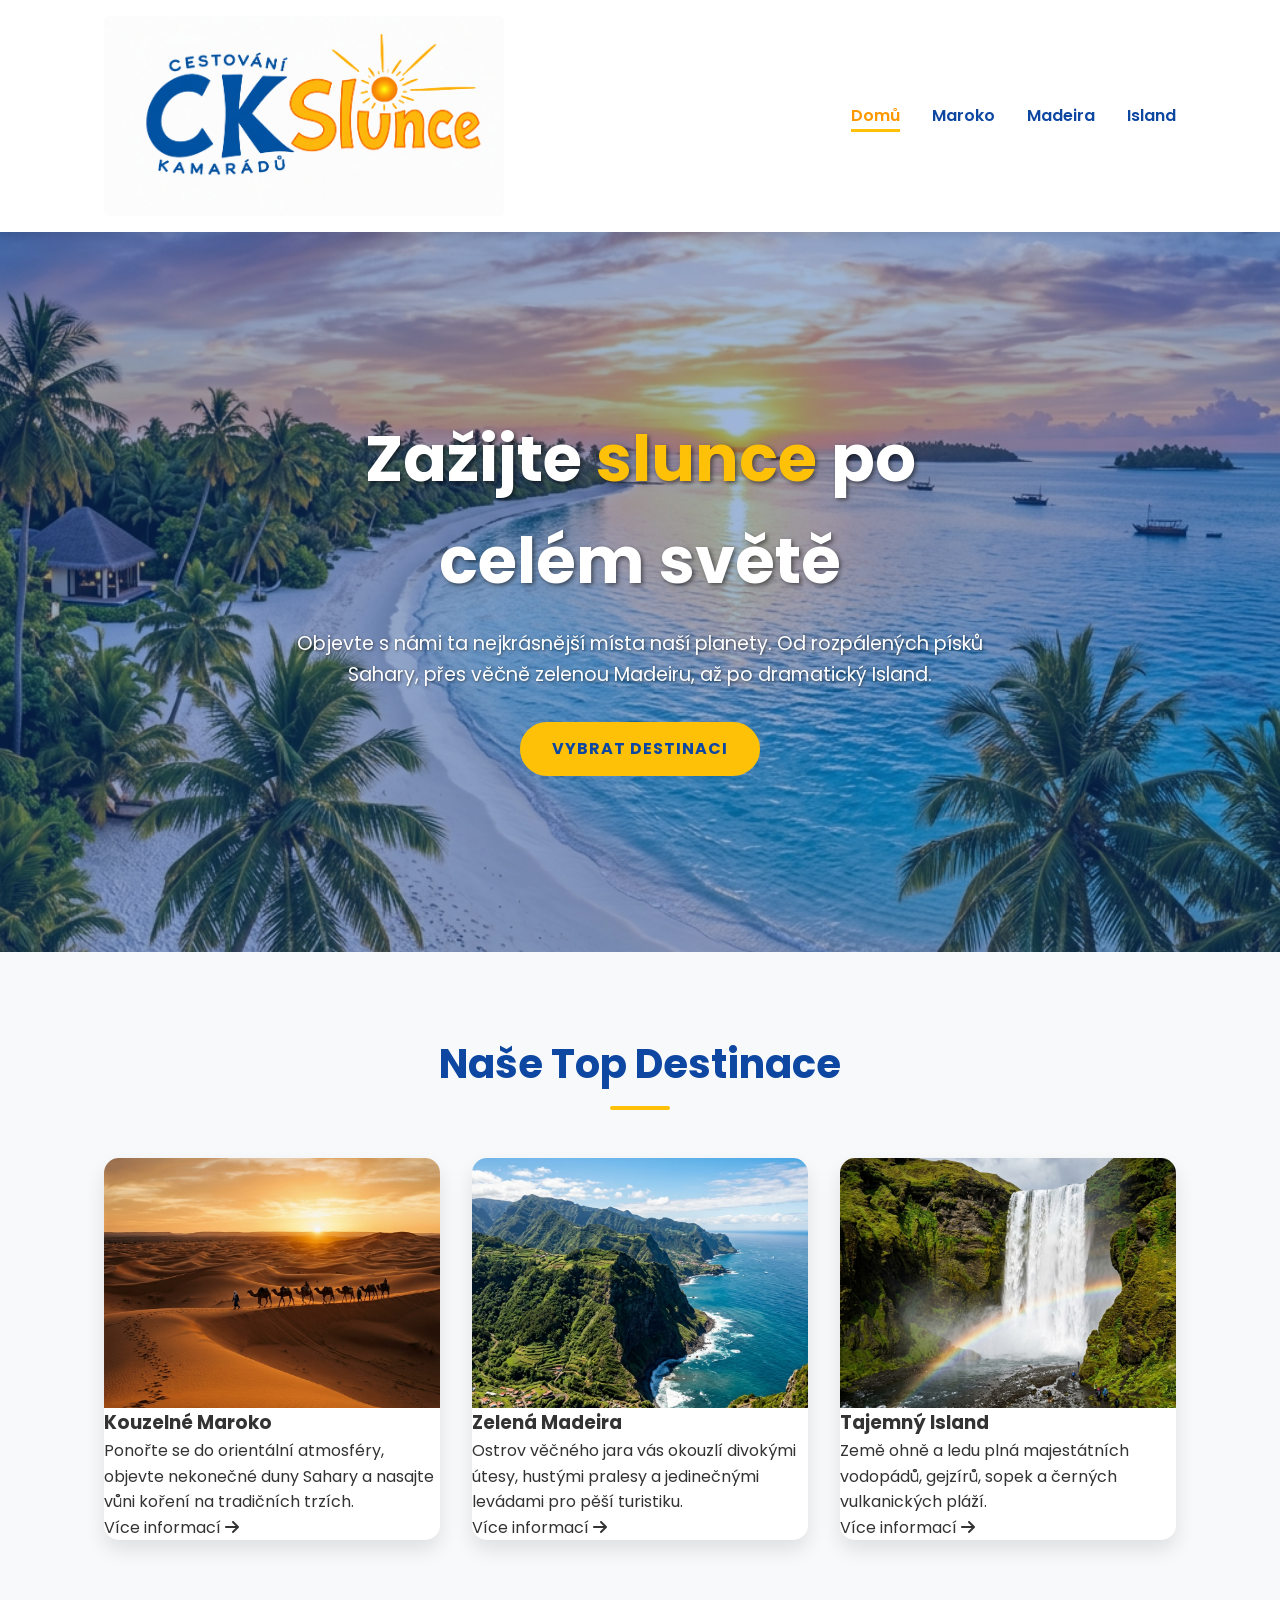
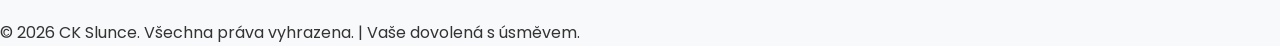
==== index.html @ 5320ff78 "first commit" ====
<!DOCTYPE html>
<html lang="cs">

<head>
    <meta charset="UTF-8">
    <meta name="viewport" content="width=device-width, initial-scale=1.0">
    <title>CK Slunce | Vaše vysněná dovolená</title>
    <meta name="description"
        content="Cestovní kancelář CK Slunce - nabízíme nezapomenutelné zájezdy do destinací jako Maroko, Madeira a Island.">
    <link rel="stylesheet" href="css/style.css">
    <link href="https://cdnjs.cloudflare.com/ajax/libs/font-awesome/6.0.0/css/all.min.css" rel="stylesheet">
</head>

<body>

    <header>
        <nav>
            <div class="logo">
                <img src="images/logooo.png" alt="CK Slunce Logo" style="height: 200px; border-radius: 5px;">
            </div>
            <ul class="nav-links">
                <li><a href="index.html" class="active">Domů</a></li>
                <li><a href="maroko.html">Maroko</a></li>
                <li><a href="madeira.html">Madeira</a></li>
                <li><a href="island.html">Island</a></li>
            </ul>
        </nav>
    </header>

    <section class="hero" style="background-image: url('images/hero_home.jpg');">
        <div class="hero-content">
            <h1>Zažijte <span>slunce</span> po celém světě</h1>
            <p>Objevte s námi ta nejkrásnější místa naší planety. Od rozpálených písků Sahary, přes věčně zelenou
                Madeiru, až po dramatický Island.</p>
            <a href="#destinace" class="btn">Vybrat destinaci</a>
        </div>
    </section>

    <section id="destinace" class="destinations">
        <h2 class="section-title">Naše Top Destinace</h2>
        <div class="grid">

            <a href="maroko.html" class="card">
                <div class="card-img">
                    <img src="images/maroko_1.jpg" alt="Maroko zájezd">
                </div>
                <div class="card-content">
                    <h3>Kouzelné Maroko</h3>
                    <p>Ponořte se do orientální atmosféry, objevte nekonečné duny Sahary a nasajte vůni koření na
                        tradičních trzích.</p>
                    <span class="card-btn">Více informací <i class="fas fa-arrow-right"></i></span>
                </div>
            </a>

            <a href="madeira.html" class="card">
                <div class="card-img">
                    <img src="images/madeira_1.jpg" alt="Madeira zájezd">
                </div>
                <div class="card-content">
                    <h3>Zelená Madeira</h3>
                    <p>Ostrov věčného jara vás okouzlí divokými útesy, hustými pralesy a jedinečnými levádami pro pěší
                        turistiku.</p>
                    <span class="card-btn">Více informací <i class="fas fa-arrow-right"></i></span>
                </div>
            </a>

            <a href="island.html" class="card">
                <div class="card-img">
                    <img src="images/island_1.jpg" alt="Island zájezd">
                </div>
                <div class="card-content">
                    <h3>Tajemný Island</h3>
                    <p>Země ohně a ledu plná majestátních vodopádů, gejzírů, sopek a černých vulkanických pláží.</p>
                    <span class="card-btn">Více informací <i class="fas fa-arrow-right"></i></span>
                </div>
            </a>

        </div>
    </section>

    <footer>
        <p>&copy; 2026 CK Slunce. Všechna práva vyhrazena. | Vaše dovolená s úsměvem.</p>
    </footer>

</body>

</html>
---- css/style.css ----
@import url('https://fonts.googleapis.com/css2?family=Poppins:wght@300;400;600;700&display=swap');

:root {
    --primary-color: #FFC107;
    /* Slunečná žlutá */
    --primary-dark: #FF9800;
    /* Tmavší žlutá/oranžová */
    --secondary-color: #0D47A1;
    /* Tmavě modrá */
    --secondary-light: #1976D2;
    /* Světlejší modrá */
    --text-color: #333333;
    --text-light: #777777;
    --bg-color: #F8F9FA;
    --white: #FFFFFF;
    --transition: all 0.3s ease;
    --shadow: 0 10px 20px rgba(0, 0, 0, 0.1);
}

* {
    margin: 0;
    padding: 0;
    box-sizing: border-box;
}

body {
    font-family: 'Poppins', sans-serif;
    color: var(--text-color);
    background-color: var(--bg-color);
    line-height: 1.6;
}

a {
    text-decoration: none;
    color: inherit;
}

/* Header & Navigation */
header {
    background-color: var(--white);
    box-shadow: 0 2px 10px rgba(0, 0, 0, 0.1);
    position: sticky;
    top: 0;
    z-index: 1000;
}

nav {
    display: flex;
    justify-content: space-between;
    align-items: center;
    padding: 1rem 5%;
    max-width: 1200px;
    margin: 0 auto;
}

.logo {
    font-size: 1.8rem;
    font-weight: 700;
    color: var(--secondary-color);
    display: flex;
    align-items: center;
    gap: 10px;
}

.logo span {
    color: var(--primary-color);
}

.nav-links {
    list-style: none;
    display: flex;
    gap: 2rem;
}

.nav-links a {
    font-weight: 600;
    color: var(--secondary-color);
    transition: var(--transition);
    position: relative;
    padding-bottom: 5px;
}

.nav-links a::after {
    content: '';
    position: absolute;
    width: 0;
    height: 3px;
    background-color: var(--primary-color);
    bottom: 0;
    left: 0;
    transition: var(--transition);
}

.nav-links a:hover::after,
.nav-links a.active::after {
    width: 100%;
}

.nav-links a:hover,
.nav-links a.active {
    color: var(--primary-dark);
}

/* Hero Section */
.hero {
    height: 80vh;
    background-size: cover;
    background-position: center;
    position: relative;
    display: flex;
    align-items: center;
    justify-content: center;
    text-align: center;
    color: var(--white);
}

.hero::before {
    content: '';
    position: absolute;
    top: 0;
    left: 0;
    width: 100%;
    height: 100%;
    background: rgba(13, 71, 161, 0.4);
}

.hero-content {
    position: relative;
    z-index: 1;
    max-width: 800px;
    padding: 2rem;
}

.hero h1 {
    font-size: 4rem;
    font-weight: 700;
    margin-bottom: 1rem;
    text-shadow: 2px 2px 4px rgba(0, 0, 0, 0.5);
}

.hero h1 span {
    color: var(--primary-color);
}

.hero p {
    font-size: 1.2rem;
    margin-bottom: 2rem;
    text-shadow: 1px 1px 3px rgba(0, 0, 0, 0.5);
}

.btn {
    display: inline-block;
    padding: 12px 30px;
    background-color: var(--primary-color);
    color: var(--secondary-color);
    border-radius: 30px;
    font-weight: 700;
    text-transform: uppercase;
    letter-spacing: 1px;
    transition: var(--transition);
    border: 2px solid var(--primary-color);
}

.btn:hover {
    background-color: transparent;
    color: var(--primary-color);
}

/* Destinations Grid (Home) */
.destinations {
    padding: 5rem 5%;
    max-width: 1200px;
    margin: 0 auto;
}

.section-title {
    text-align: center;
    font-size: 2.5rem;
    color: var(--secondary-color);
    margin-bottom: 3rem;
    position: relative;
}

.section-title::after {
    content: '';
    display: block;
    width: 60px;
    height: 4px;
    background-color: var(--primary-color);
    margin: 10px auto 0;
    border-radius: 2px;
}

.grid {
    display: grid;
    grid-template-columns: repeat(auto-fit, minmax(300px, 1fr));
    gap: 2rem;
}

.card {
    background: var(--white);
    border-radius: 15px;
    overflow: hidden;
    box-shadow: var(--shadow);
    transition: var(--transition);
    cursor: pointer;
}

.card:hover {
    transform: translateY(-10px);
    box-shadow: 0 15px 30px rgba(0, 0, 0, 0.2);
}

.card-img {
    height: 250px;
    overflow: hidden;
}

.card-img img {
    width: 100%;
    height: 100%;
    object-fit: cover;
    transition: transform 0.5s ease;
}

.card:hover .card-img img {
    transform: scale(1.1;
    }

    .card-content {
        padding: 1.5rem;
        text-align: center;
    }

    .card-content h3 {
        font-size: 1.5rem;
        color: var(--secondary-color);
        margin-bottom: 10px;
    }

    .card-content p {
        color: var(--text-light);
        margin-bottom: 15px;
    }

    .card-btn {
        display: inline-block;
        color: var(--secondary-light);
        font-weight: 600;
        transition: var(--transition);
    }

    .card-btn:hover {
        color: var(--primary-dark);
    }

    /* Destination Pages Specific */
    .dest-page {
        padding: 4rem 5%;
        max-width: 1200px;
        margin: 0 auto;
    }

    .dest-header {
        text-align: center;
        margin-bottom: 3rem;
    }

    .dest-header h1 {
        font-size: 3rem;
        color: var(--secondary-color);
        margin-bottom: 1rem;
    }

    .dest-desc {
        font-size: 1.1rem;
        color: var(--text-color);
        max-width: 800px;
        margin: 0 auto 3rem;
        text-align: center;
    }

    .gallery {
        display: grid;
        grid-template-columns: repeat(auto-fit, minmax(400px, 1fr));
        gap: 2rem;
    }

    .gallery img {
        width: 100%;
        height: 400px;
        object-fit: cover;
        border-radius: 15px;
        box-shadow: var(--shadow);
        transition: var(--transition);
    }

    .gallery img:hover {
        transform: scale(1.02);
    }

    /* Footer */
    footer {
        background-color: var(--secondary-color);
        color: var(--white);
        text-align: center;
        padding: 2rem 5%;
        margin-top: 4rem;
    }

    footer p {
        opacity: 0.8;
    }

    /* Responsive */
    @media (max-width: 768px) {
        .nav-links {
            display: none;
            /* Pro jednoduchost skryjeme na malých mobilech, nebo by se dělalo hamburger menu */
        }

        .hero h1 {
            font-size: 2.5rem;
        }

        .gallery {
            grid-template-columns: 1fr;
        }
    }
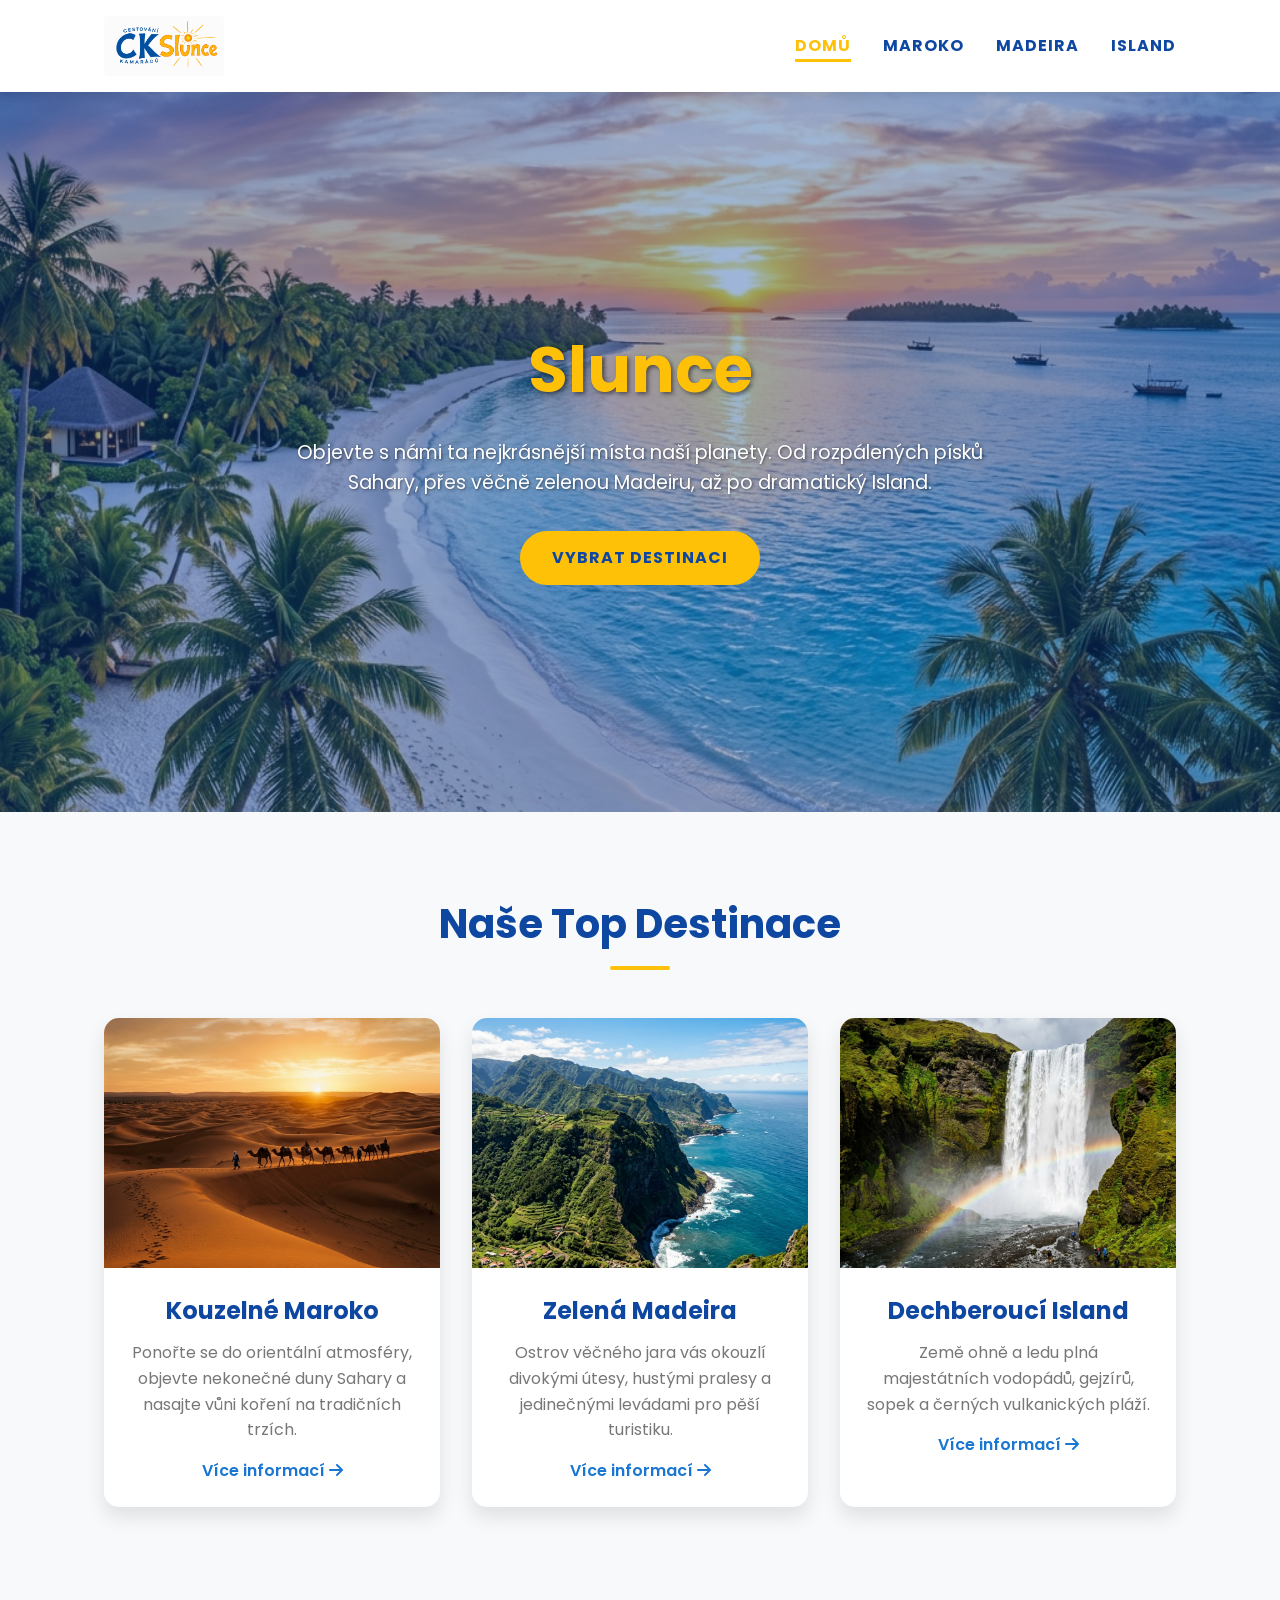
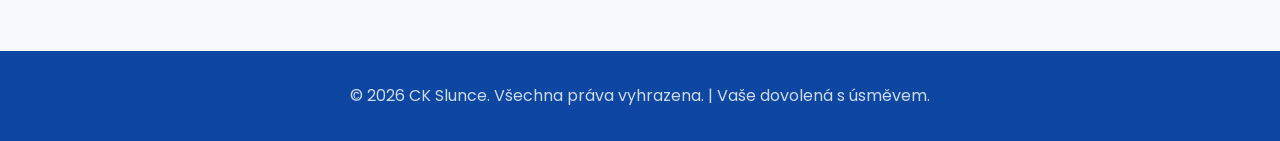
==== commit 8fc5035e: "zmena nadpisu" ====
--- a/index.html
+++ b/index.html
@@ -16,7 +16,7 @@
     <header>
         <nav>
             <div class="logo">
-                <img src="images/logooo.png" alt="CK Slunce Logo" style="height: 200px; border-radius: 5px;">
+                <img src="images/logo.png" alt="CK Slunce Logo" style="height: 60px; border-radius: 5px;">
             </div>
             <ul class="nav-links">
                 <li><a href="index.html" class="active">Domů</a></li>
@@ -29,7 +29,7 @@
 
     <section class="hero" style="background-image: url('images/hero_home.jpg');">
         <div class="hero-content">
-            <h1>Zažijte <span>slunce</span> po celém světě</h1>
+            <h1><span>Slunce</span></h1>
             <p>Objevte s námi ta nejkrásnější místa naší planety. Od rozpálených písků Sahary, přes věčně zelenou
                 Madeiru, až po dramatický Island.</p>
             <a href="#destinace" class="btn">Vybrat destinaci</a>
@@ -69,7 +69,7 @@
                     <img src="images/island_1.jpg" alt="Island zájezd">
                 </div>
                 <div class="card-content">
-                    <h3>Tajemný Island</h3>
+                    <h3>Dechberoucí Island</h3>
                     <p>Země ohně a ledu plná majestátních vodopádů, gejzírů, sopek a černých vulkanických pláží.</p>
                     <span class="card-btn">Více informací <i class="fas fa-arrow-right"></i></span>
                 </div>
--- a/css/style.css
+++ b/css/style.css
@@ -73,7 +73,10 @@
 }
 
 .nav-links a {
-    font-weight: 600;
+    font-size: 1rem;
+    font-weight: 700;
+    text-transform: uppercase;
+    letter-spacing: 1px;
     color: var(--secondary-color);
     transition: var(--transition);
     position: relative;
@@ -98,7 +101,7 @@
 
 .nav-links a:hover,
 .nav-links a.active {
-    color: var(--primary-dark);
+    color: var(--primary-color);
 }
 
 /* Hero Section */
@@ -224,93 +227,93 @@
 }
 
 .card:hover .card-img img {
-    transform: scale(1.1;
-    }
-
-    .card-content {
-        padding: 1.5rem;
-        text-align: center;
-    }
-
-    .card-content h3 {
-        font-size: 1.5rem;
-        color: var(--secondary-color);
-        margin-bottom: 10px;
-    }
-
-    .card-content p {
-        color: var(--text-light);
-        margin-bottom: 15px;
-    }
-
-    .card-btn {
-        display: inline-block;
-        color: var(--secondary-light);
-        font-weight: 600;
-        transition: var(--transition);
-    }
-
-    .card-btn:hover {
-        color: var(--primary-dark);
-    }
-
-    /* Destination Pages Specific */
-    .dest-page {
-        padding: 4rem 5%;
-        max-width: 1200px;
-        margin: 0 auto;
-    }
-
-    .dest-header {
-        text-align: center;
-        margin-bottom: 3rem;
-    }
-
-    .dest-header h1 {
-        font-size: 3rem;
-        color: var(--secondary-color);
-        margin-bottom: 1rem;
-    }
-
-    .dest-desc {
-        font-size: 1.1rem;
-        color: var(--text-color);
-        max-width: 800px;
-        margin: 0 auto 3rem;
-        text-align: center;
-    }
-
-    .gallery {
-        display: grid;
-        grid-template-columns: repeat(auto-fit, minmax(400px, 1fr));
-        gap: 2rem;
-    }
-
-    .gallery img {
-        width: 100%;
-        height: 400px;
-        object-fit: cover;
-        border-radius: 15px;
-        box-shadow: var(--shadow);
-        transition: var(--transition);
-    }
-
-    .gallery img:hover {
-        transform: scale(1.02);
-    }
-
-    /* Footer */
-    footer {
-        background-color: var(--secondary-color);
-        color: var(--white);
-        text-align: center;
-        padding: 2rem 5%;
-        margin-top: 4rem;
-    }
-
-    footer p {
-        opacity: 0.8;
-    }
+    transform: scale(1.1);
+}
+
+.card-content {
+    padding: 1.5rem;
+    text-align: center;
+}
+
+.card-content h3 {
+    font-size: 1.5rem;
+    color: var(--secondary-color);
+    margin-bottom: 10px;
+}
+
+.card-content p {
+    color: var(--text-light);
+    margin-bottom: 15px;
+}
+
+.card-btn {
+    display: inline-block;
+    color: var(--secondary-light);
+    font-weight: 600;
+    transition: var(--transition);
+}
+
+.card-btn:hover {
+    color: var(--primary-dark);
+}
+
+/* Destination Pages Specific */
+.dest-page {
+    padding: 4rem 5%;
+    max-width: 1200px;
+    margin: 0 auto;
+}
+
+.dest-header {
+    text-align: center;
+    margin-bottom: 3rem;
+}
+
+.dest-header h1 {
+    font-size: 3rem;
+    color: var(--secondary-color);
+    margin-bottom: 1rem;
+}
+
+.dest-desc {
+    font-size: 1.1rem;
+    color: var(--text-color);
+    max-width: 800px;
+    margin: 0 auto 3rem;
+    text-align: center;
+}
+
+.gallery {
+    display: grid;
+    grid-template-columns: repeat(auto-fit, minmax(400px, 1fr));
+    gap: 2rem;
+}
+
+.gallery img {
+    width: 100%;
+    height: 400px;
+    object-fit: cover;
+    border-radius: 15px;
+    box-shadow: var(--shadow);
+    transition: var(--transition);
+}
+
+.gallery img:hover {
+    transform: scale(1.02);
+}
+
+/* Footer */
+footer {
+    background-color: var(--secondary-color);
+    color: var(--white);
+    text-align: center;
+    padding: 2rem 5%;
+    margin-top: 4rem;
+}
+
+footer p {
+    opacity: 0.8;
+}
 
     /* Responsive */
     @media (max-width: 768px) {
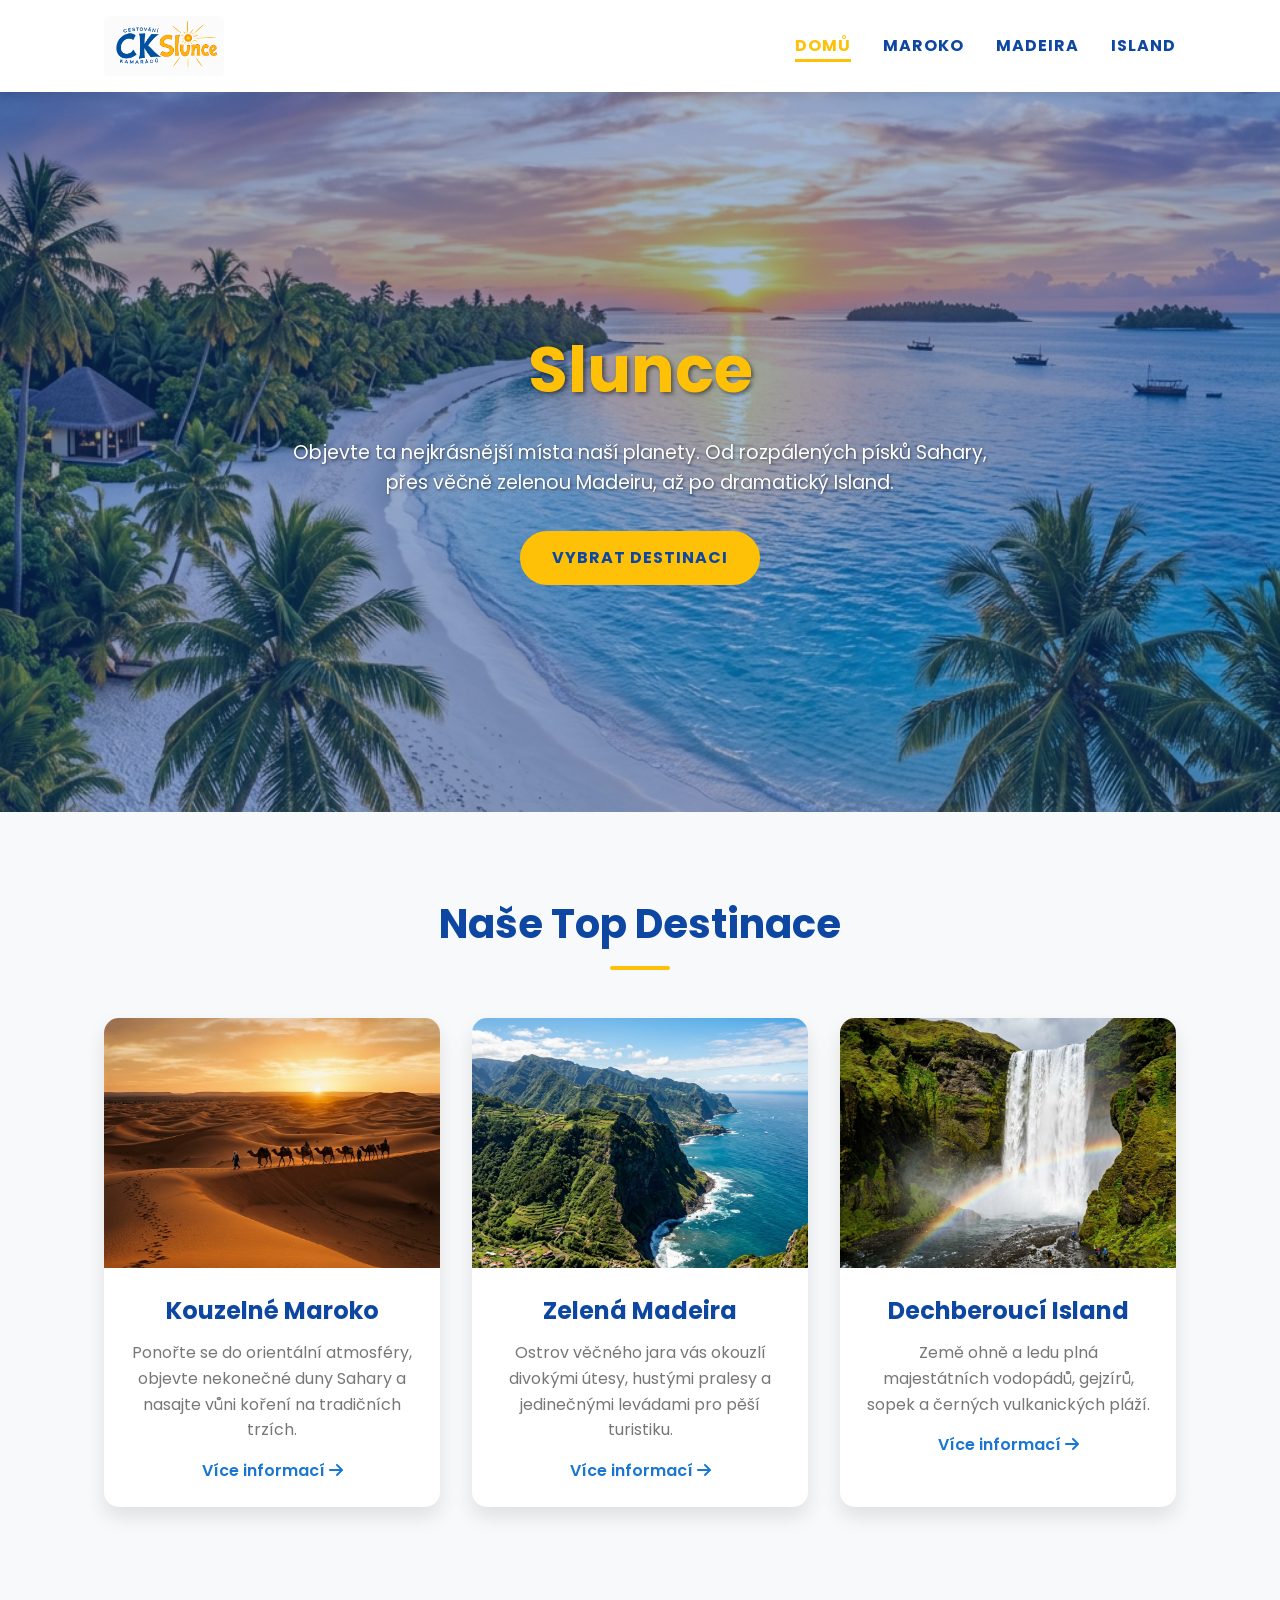
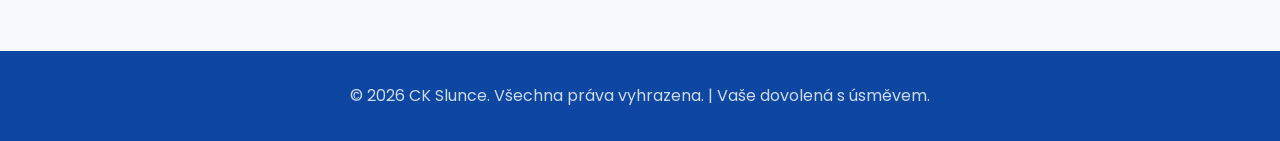
==== commit 779b4c86: "zmena podtextu" ====
--- a/index.html
+++ b/index.html
@@ -30,7 +30,7 @@
     <section class="hero" style="background-image: url('images/hero_home.jpg');">
         <div class="hero-content">
             <h1><span>Slunce</span></h1>
-            <p>Objevte s námi ta nejkrásnější místa naší planety. Od rozpálených písků Sahary, přes věčně zelenou
+            <p>Objevte ta nejkrásnější místa naší planety. Od rozpálených písků Sahary, přes věčně zelenou
                 Madeiru, až po dramatický Island.</p>
             <a href="#destinace" class="btn">Vybrat destinaci</a>
         </div>
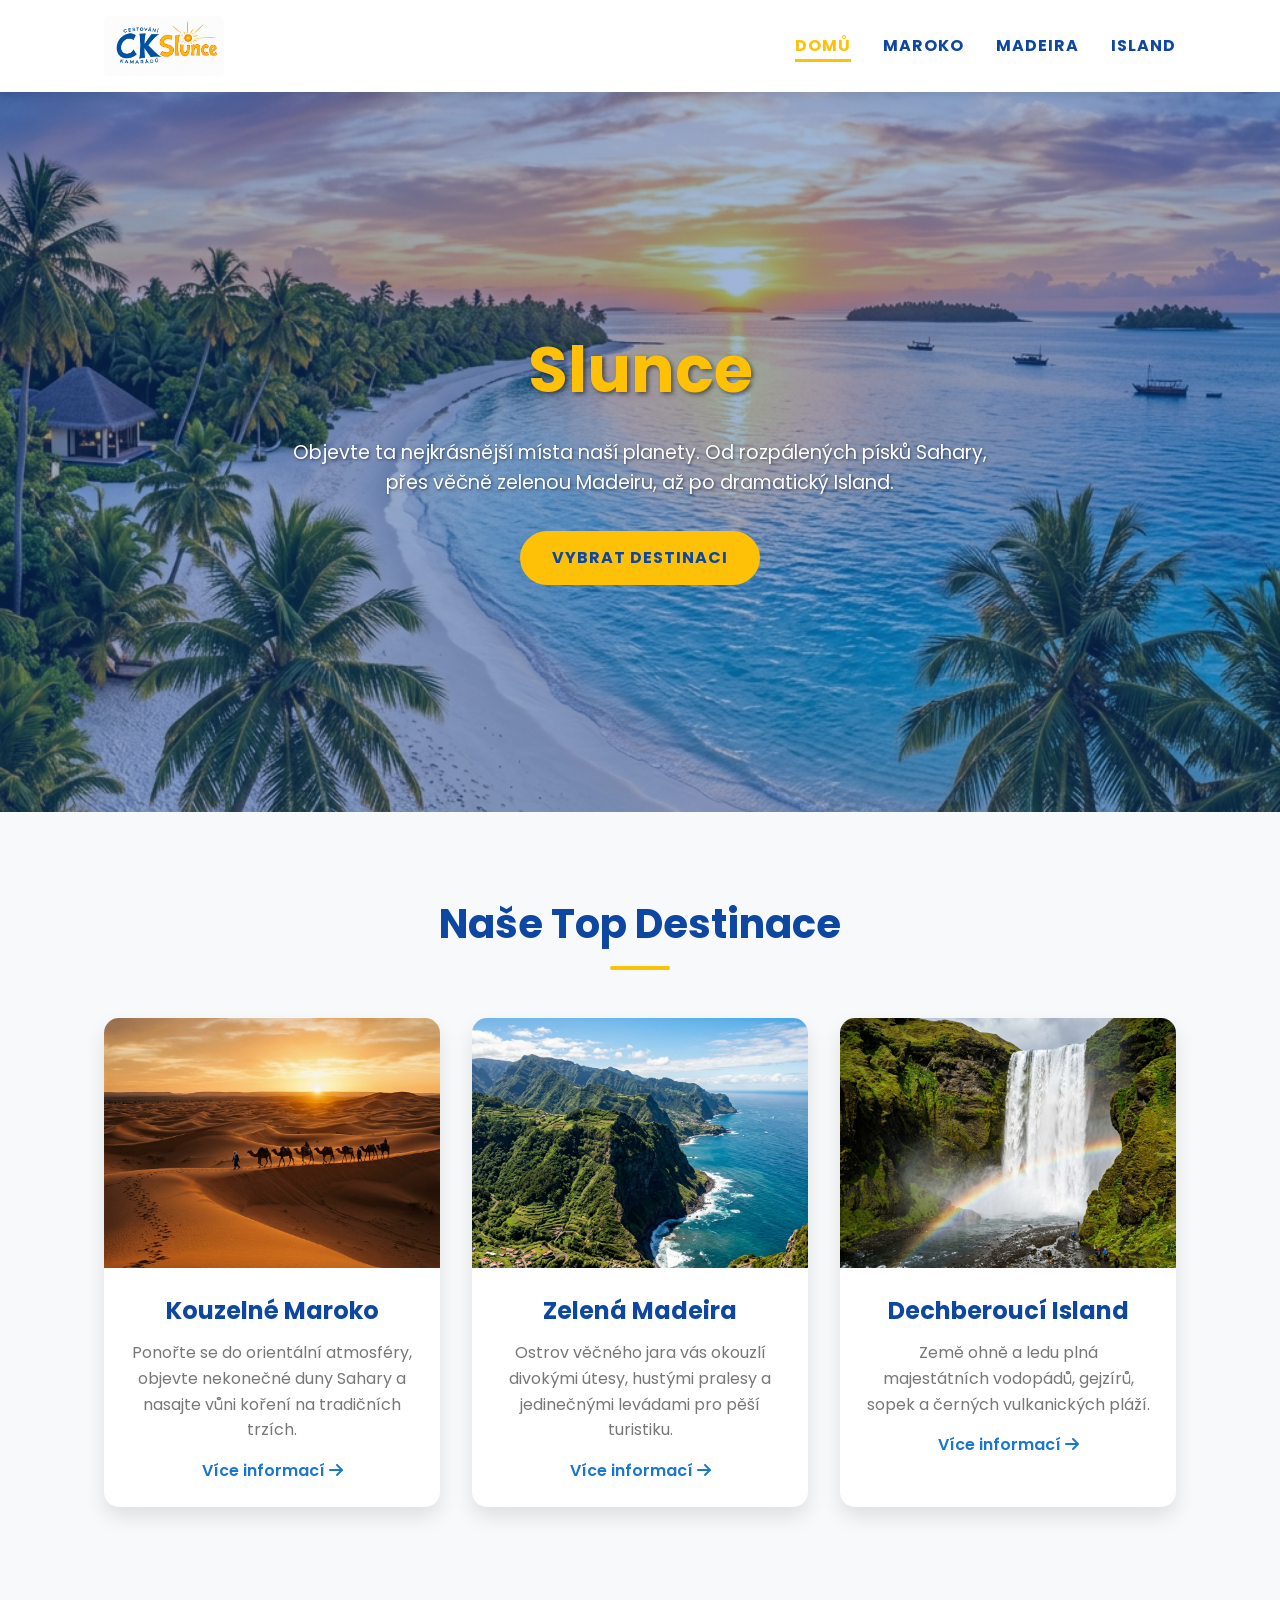
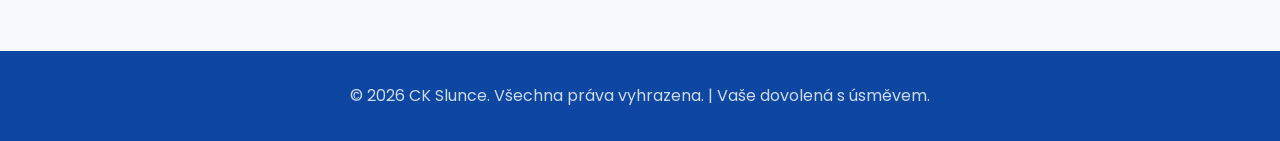
==== commit 49fea5c6: "zmena loga" ====
--- a/index.html
+++ b/index.html
@@ -16,7 +16,7 @@
     <header>
         <nav>
             <div class="logo">
-                <img src="images/logo.png" alt="CK Slunce Logo" style="height: 60px; border-radius: 5px;">
+                <img src="images/logooo.png" alt="CK Slunce Logo" style="height: 60px; border-radius: 5px;">
             </div>
             <ul class="nav-links">
                 <li><a href="index.html" class="active">Domů</a></li>
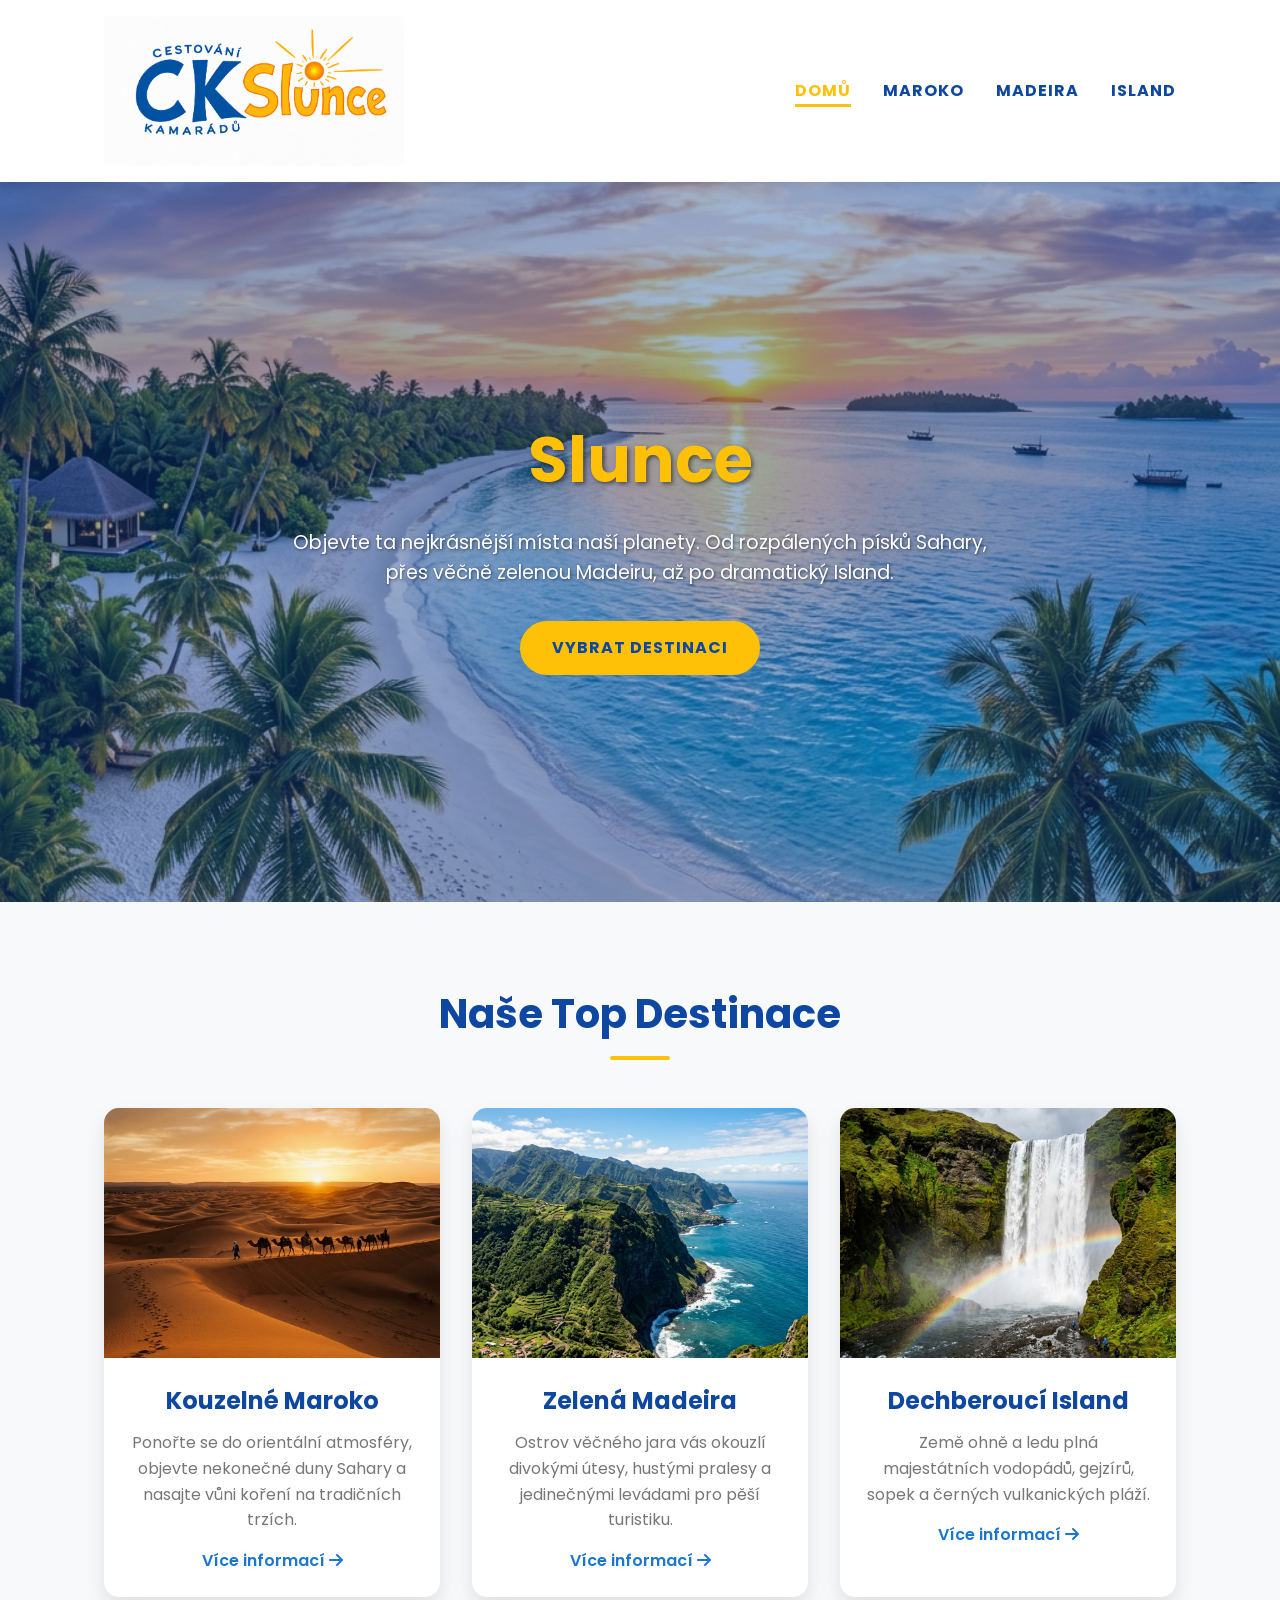
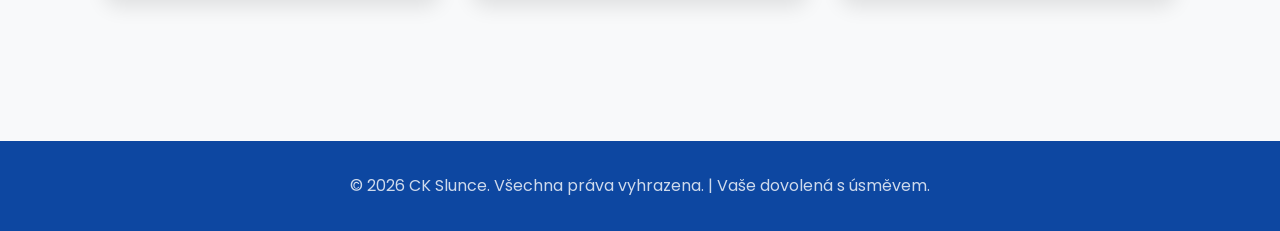
==== commit 51d351bd: "zvetseni loga" ====
--- a/index.html
+++ b/index.html
@@ -16,7 +16,7 @@
     <header>
         <nav>
             <div class="logo">
-                <img src="images/logooo.png" alt="CK Slunce Logo" style="height: 60px; border-radius: 5px;">
+                <img src="images/logooo.png" alt="CK Slunce Logo" style="height: 150px; border-radius: 5px;">
             </div>
             <ul class="nav-links">
                 <li><a href="index.html" class="active">Domů</a></li>
